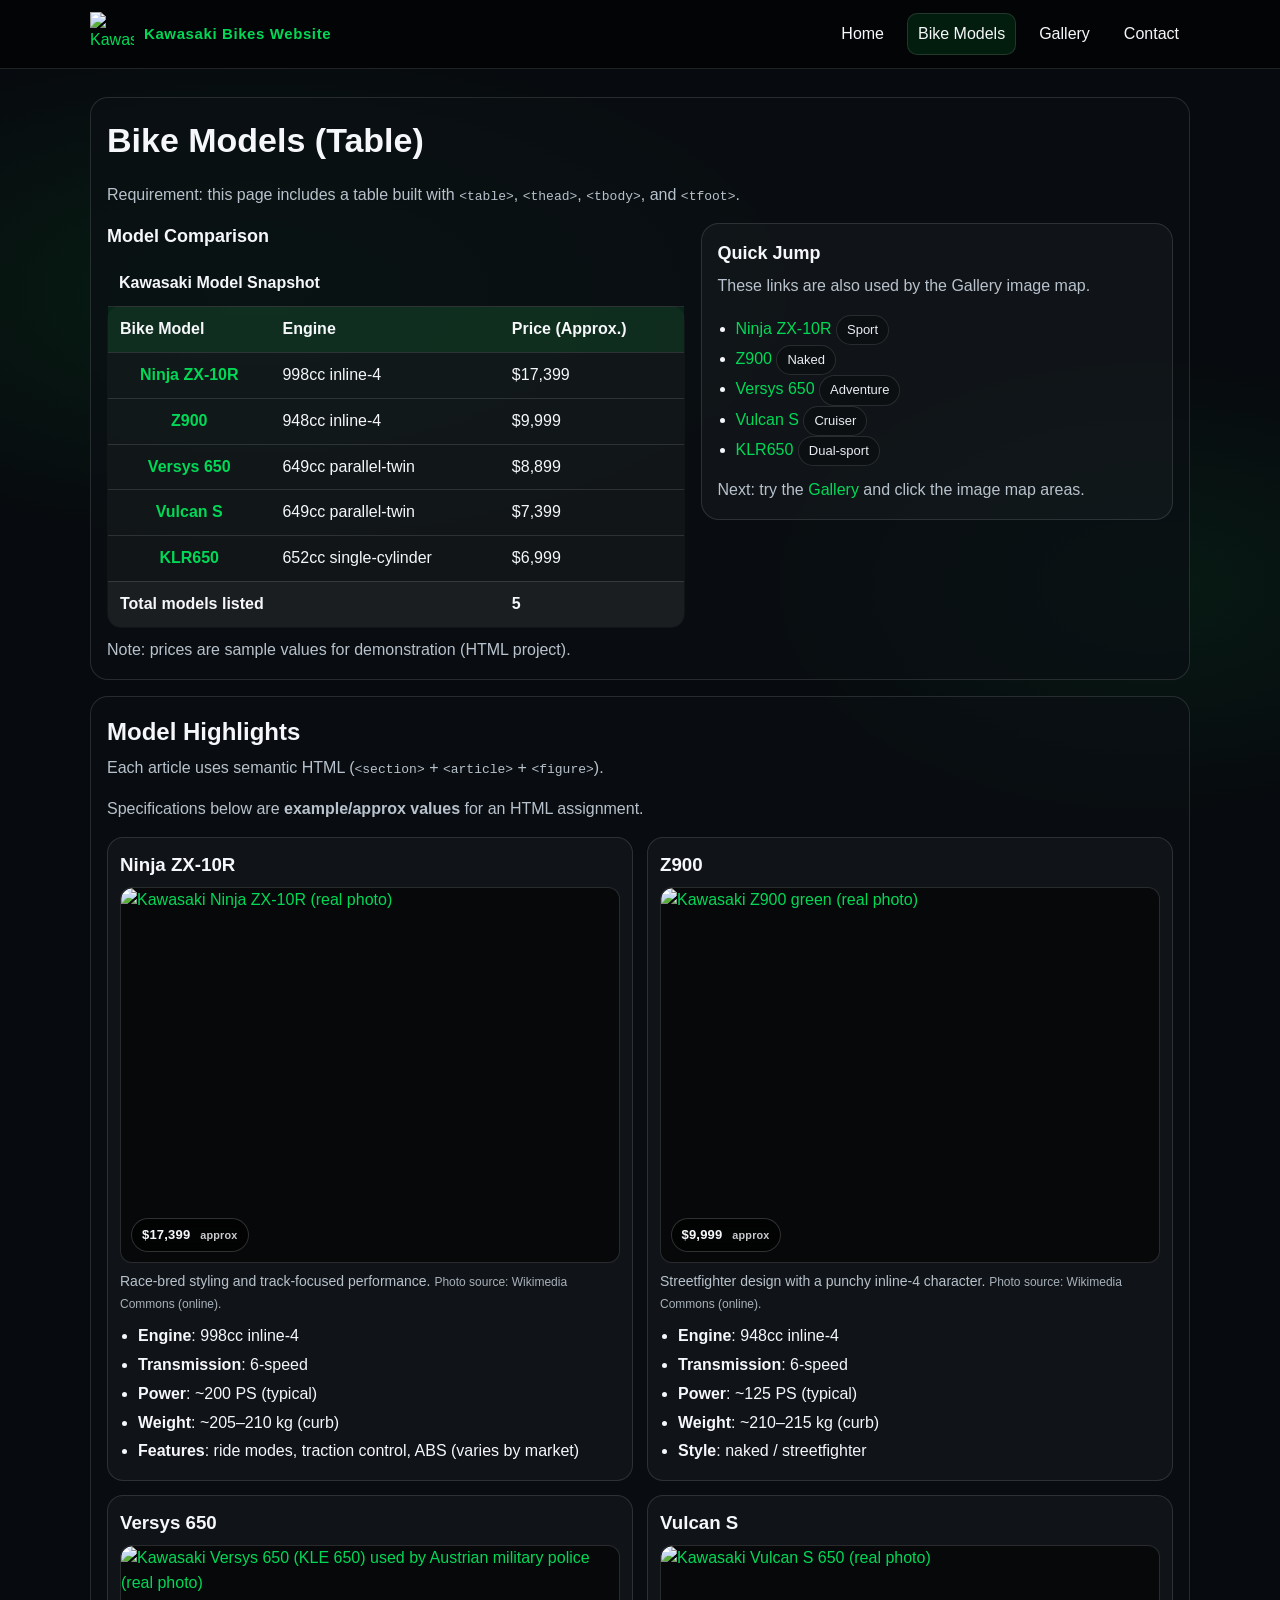
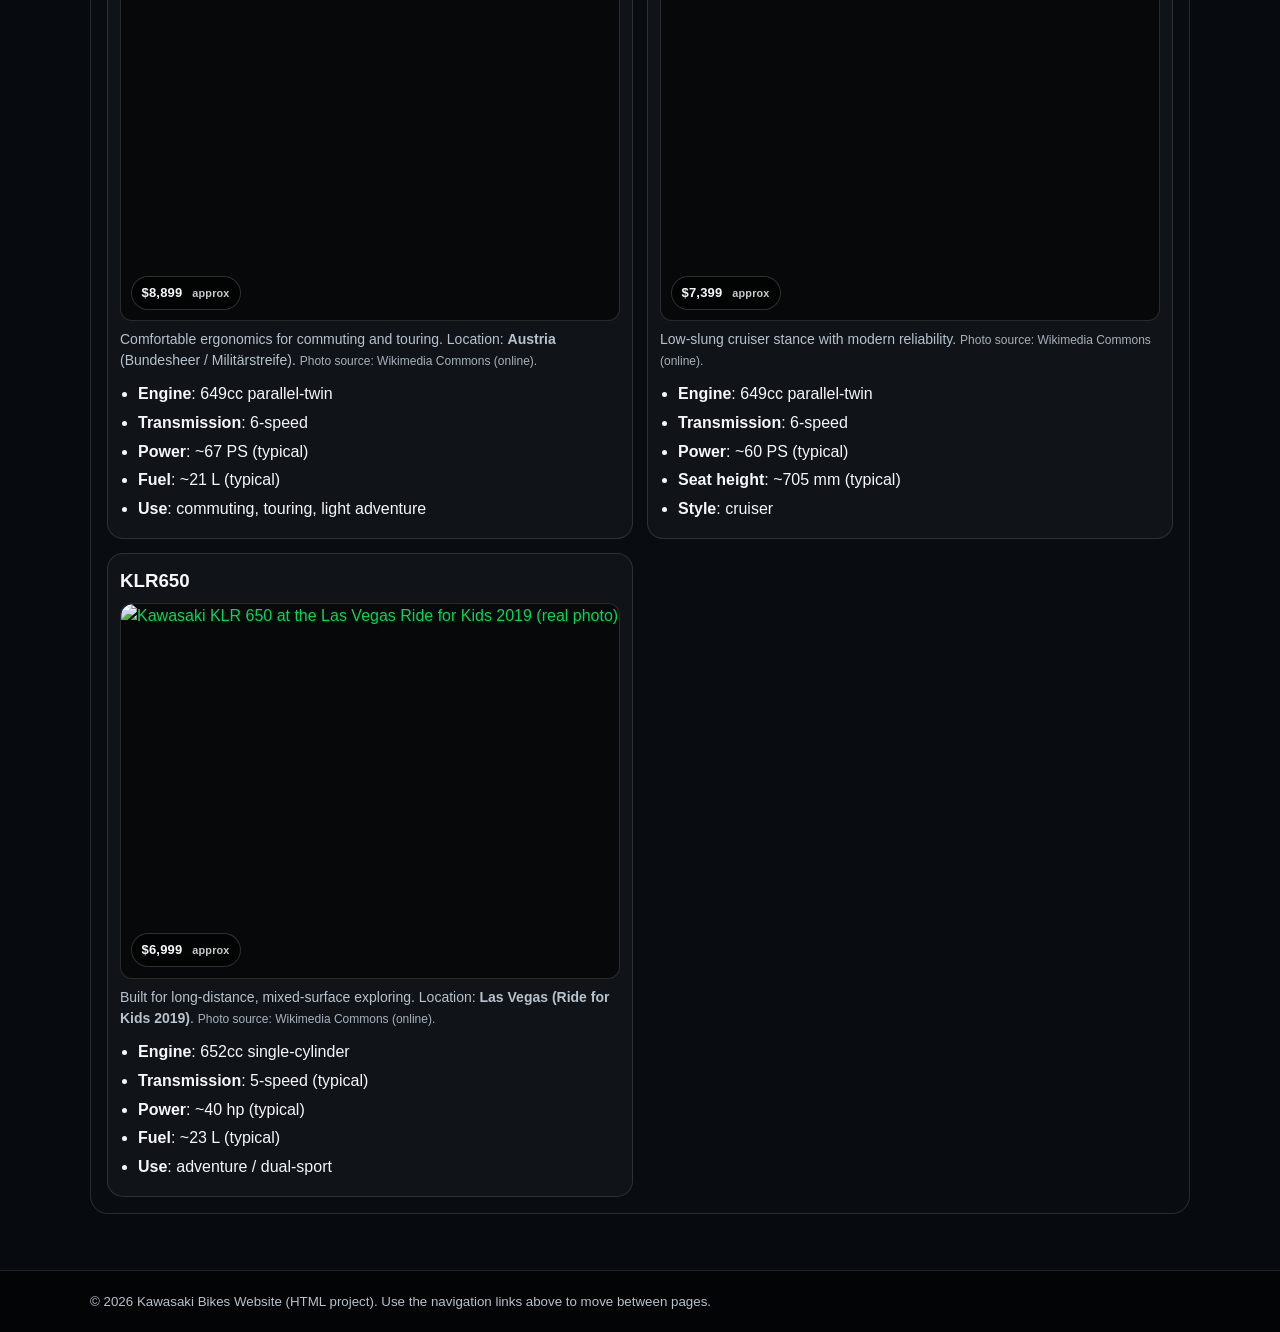
==== bikes.html @ f4f1e2de "Add files via upload" ====
<!DOCTYPE html>
<html lang="en">
  <head>
    <meta charset="utf-8" />
    <meta name="viewport" content="width=device-width, initial-scale=1" />
    <title>Kawasaki Bikes Website | Bike Models</title>
    <link rel="stylesheet" href="css/neon.css" />
    <link rel="stylesheet" href="css/site-effects.css" />
    <script src="js/neon.js" defer></script>
    <script src="js/site-effects.js" defer></script>
    <style>
      :root {
        --kawa-green: #00b140;
        --kawa-green-2: #00d957;
        --ink: #0c1014;
        --muted: #b8c2cc;
        --card: rgba(12, 16, 20, 0.72);
        --line: rgba(255, 255, 255, 0.12);
        --bg: #070a0e;
      }

      * {
        box-sizing: border-box;
      }

      body {
        margin: 0;
        color: #f5f7fa;
        font-family: "Segoe UI", Tahoma, Arial, sans-serif;
        line-height: 1.55;
        background:
          radial-gradient(900px 420px at 20% 10%, rgba(0, 177, 64, 0.12), transparent 60%),
          radial-gradient(700px 420px at 90% 20%, rgba(0, 217, 87, 0.08), transparent 55%),
          var(--bg);
      }

      a {
        color: var(--kawa-green-2);
        text-decoration: none;
      }
      a:hover,
      a:focus-visible {
        text-decoration: underline;
      }

      .container {
        width: min(1100px, calc(100% - 32px));
        margin: 0 auto;
      }

      header {
        position: sticky;
        top: 0;
        z-index: 10;
        backdrop-filter: blur(10px);
        background: rgba(0, 0, 0, 0.55);
        border-bottom: 1px solid var(--line);
      }

      .topbar {
        display: flex;
        align-items: center;
        justify-content: space-between;
        gap: 16px;
        padding: 12px 0;
      }

      .brand {
        display: flex;
        align-items: center;
        gap: 10px;
        min-width: 220px;
      }

      .brand img {
        width: 44px;
        height: 44px;
      }

      .brand strong {
        letter-spacing: 0.6px;
        font-size: 15px;
      }

      nav ul {
        list-style: none;
        display: flex;
        gap: 12px;
        padding: 0;
        margin: 0;
        flex-wrap: wrap;
        justify-content: flex-end;
      }

      nav a {
        display: inline-block;
        padding: 8px 10px;
        border: 1px solid transparent;
        border-radius: 10px;
        color: #f5f7fa;
      }

      nav a[aria-current="page"] {
        border-color: var(--line);
        background: rgba(0, 177, 64, 0.14);
      }

      main {
        padding: 28px 0 56px;
      }

      .card {
        border: 1px solid var(--line);
        border-radius: 18px;
        background: var(--card);
        padding: 16px;
      }

      h1 {
        margin: 0 0 10px;
        font-size: clamp(24px, 3vw, 34px);
      }

      .muted {
        color: var(--muted);
      }

      .two-col {
        display: grid;
        grid-template-columns: 1fr;
        gap: 16px;
        margin-top: 16px;
      }

      @media (min-width: 920px) {
        .two-col {
          grid-template-columns: 1.1fr 0.9fr;
          align-items: start;
        }
      }

      table {
        width: 100%;
        border-collapse: collapse;
        overflow: hidden;
        border-radius: 14px;
        border: 1px solid var(--line);
        background: rgba(255, 255, 255, 0.03);
      }

      caption {
        caption-side: top;
        text-align: left;
        padding: 10px 12px;
        font-weight: 700;
      }

      thead th {
        text-align: left;
        font-weight: 700;
        background: rgba(0, 177, 64, 0.14);
      }

      th,
      td {
        padding: 10px 12px;
        border-bottom: 1px solid var(--line);
        vertical-align: top;
      }

      tbody tr:hover {
        background: rgba(255, 255, 255, 0.04);
      }

      tfoot td {
        font-weight: 700;
        background: rgba(255, 255, 255, 0.04);
      }

      .pill {
        display: inline-block;
        padding: 4px 10px;
        border-radius: 999px;
        border: 1px solid var(--line);
        background: rgba(0, 0, 0, 0.25);
        font-size: 13px;
        color: #e8edf3;
      }

      .model-grid {
        display: grid;
        grid-template-columns: repeat(12, 1fr);
        gap: 14px;
        margin-top: 14px;
      }

      .model-grid article {
        grid-column: span 12;
        border: 1px solid var(--line);
        border-radius: 16px;
        background: rgba(255, 255, 255, 0.03);
        padding: 12px;
      }

      @media (min-width: 860px) {
        .model-grid article {
          grid-column: span 6;
        }
      }

      figure {
        margin: 0;
      }

      figure img {
        width: 100%;
        height: auto;
        display: block;
        border-radius: 12px;
        background: rgba(0, 0, 0, 0.35);
      }

      .media {
        position: relative;
        border-radius: 12px;
        overflow: hidden;
        border: 1px solid var(--line);
        background: rgba(0, 0, 0, 0.35);
      }

      .media img {
        width: 100%;
        height: 100%;
        display: block;
        aspect-ratio: 4 / 3;
        object-fit: cover;
      }

      .price-tag {
        position: absolute;
        left: 10px;
        bottom: 10px;
        padding: 6px 10px;
        border-radius: 999px;
        border: 1px solid rgba(255, 255, 255, 0.18);
        background: rgba(0, 0, 0, 0.62);
        color: #f5f7fa;
        font-weight: 800;
        letter-spacing: 0.2px;
        font-size: 13px;
        backdrop-filter: blur(6px);
      }

      .price-tag small {
        font-weight: 700;
        color: rgba(245, 247, 250, 0.82);
        margin-left: 6px;
      }

      figcaption {
        margin-top: 8px;
        color: var(--muted);
        font-size: 14px;
      }

      .specs {
        margin: 10px 0 0;
        padding-left: 18px;
      }

      .specs li {
        margin: 4px 0;
      }

      .credit {
        font-size: 12px;
        color: rgba(184, 194, 204, 0.9);
      }

      footer {
        border-top: 1px solid var(--line);
        background: rgba(0, 0, 0, 0.55);
        padding: 18px 0;
      }

      footer small {
        color: var(--muted);
      }
    </style>
  </head>
  <body>
    <header>
      <div class="container topbar">
        <a class="brand" href="index.html" aria-label="Kawasaki Bikes Website (Home)">
          <img src="assets/kawasaki-logo.svg" alt="Kawasaki green logo mark" />
          <strong>Kawasaki Bikes Website</strong>
        </a>

        <nav aria-label="Primary">
          <ul>
            <li><a href="index.html">Home</a></li>
            <li><a href="bikes.html" aria-current="page">Bike Models</a></li>
            <li><a href="gallery.html">Gallery</a></li>
            <li><a href="contact.html">Contact</a></li>
          </ul>
        </nav>
      </div>
    </header>

    <main class="container">
      <section class="card" aria-labelledby="models-title">
        <h1 id="models-title">Bike Models (Table)</h1>
        <p class="muted">
          Requirement: this page includes a table built with <code>&lt;table&gt;</code>, <code>&lt;thead&gt;</code>,
          <code>&lt;tbody&gt;</code>, and <code>&lt;tfoot&gt;</code>.
        </p>

        <div class="two-col">
          <section aria-labelledby="table-title">
            <h2 id="table-title" style="margin: 0 0 10px; font-size: 18px">Model Comparison</h2>

            <table aria-describedby="price-note">
              <caption>Kawasaki Model Snapshot</caption>
              <thead>
                <tr>
                  <th scope="col">Bike Model</th>
                  <th scope="col">Engine</th>
                  <th scope="col">Price (Approx.)</th>
                </tr>
              </thead>
              <tbody>
                <tr id="ninja-zx10r">
                  <th scope="row"><a href="ninja-zx10r.html">Ninja ZX-10R</a></th>
                  <td>998cc inline-4</td>
                  <td>$17,399</td>
                </tr>
                <tr id="z900">
                  <th scope="row"><a href="z900.html">Z900</a></th>
                  <td>948cc inline-4</td>
                  <td>$9,999</td>
                </tr>
                <tr id="versys-650">
                  <th scope="row"><a href="versys-650.html">Versys 650</a></th>
                  <td>649cc parallel-twin</td>
                  <td>$8,899</td>
                </tr>
                <tr id="vulcan-s">
                  <th scope="row"><a href="vulcan-s.html">Vulcan S</a></th>
                  <td>649cc parallel-twin</td>
                  <td>$7,399</td>
                </tr>
                <tr id="klr650">
                  <th scope="row"><a href="klr650.html">KLR650</a></th>
                  <td>652cc single-cylinder</td>
                  <td>$6,999</td>
                </tr>
              </tbody>
              <tfoot>
                <tr>
                  <td colspan="2">Total models listed</td>
                  <td>5</td>
                </tr>
              </tfoot>
            </table>

            <p id="price-note" class="muted" style="margin: 10px 0 0">
              Note: prices are sample values for demonstration (HTML project).
            </p>
          </section>

          <aside class="card" style="background: rgba(255,255,255,0.03)" aria-label="Quick links">
            <h2 style="margin: 0 0 10px; font-size: 18px">Quick Jump</h2>
            <p class="muted" style="margin-top: -4px">These links are also used by the Gallery image map.</p>
            <ul style="margin: 0; padding-left: 18px">
              <li><a href="#ninja-zx10r">Ninja ZX-10R</a> <span class="pill">Sport</span></li>
              <li><a href="#z900">Z900</a> <span class="pill">Naked</span></li>
              <li><a href="#versys-650">Versys 650</a> <span class="pill">Adventure</span></li>
              <li><a href="#vulcan-s">Vulcan S</a> <span class="pill">Cruiser</span></li>
              <li><a href="#klr650">KLR650</a> <span class="pill">Dual-sport</span></li>
            </ul>
            <p class="muted" style="margin-bottom: 0; margin-top: 12px">
              Next: try the <a href="gallery.html">Gallery</a> and click the image map areas.
            </p>
          </aside>
        </div>
      </section>

      <section class="card" style="margin-top: 16px" aria-labelledby="details-title">
        <h2 id="details-title" style="margin: 0 0 10px">Model Highlights</h2>
        <p class="muted" style="margin-top: -4px">
          Each article uses semantic HTML (<code>&lt;section&gt;</code> + <code>&lt;article&gt;</code> + <code>&lt;figure&gt;</code>).
        </p>
        <p class="muted" style="margin-top: 0">
          Specifications below are <strong>example/approx values</strong> for an HTML assignment.
        </p>

        <div class="model-grid">
          <article aria-labelledby="ninja-h">
            <h3 id="ninja-h" style="margin: 0 0 8px">Ninja ZX-10R</h3>
            <figure>
              <a href="ninja-zx10r.html" aria-label="Open Ninja ZX-10R details page">
                <div class="media">
                  <img
                    src="https://upload.wikimedia.org/wikipedia/commons/thumb/0/0f/Kawasaki_ZX10R.JPG/1280px-Kawasaki_ZX10R.JPG"
                    alt="Kawasaki Ninja ZX-10R (real photo)"
                    loading="lazy"
                    referrerpolicy="no-referrer"
                  />
                  <span class="price-tag">$17,399 <small>approx</small></span>
                </div>
              </a>
              <figcaption>
                Race-bred styling and track-focused performance.
                <span class="credit">Photo source: Wikimedia Commons (online).</span>
              </figcaption>
            </figure>
            <ul class="specs">
              <li><strong>Engine</strong>: 998cc inline-4</li>
              <li><strong>Transmission</strong>: 6-speed</li>
              <li><strong>Power</strong>: ~200 PS (typical)</li>
              <li><strong>Weight</strong>: ~205–210 kg (curb)</li>
              <li><strong>Features</strong>: ride modes, traction control, ABS (varies by market)</li>
            </ul>
          </article>

          <article aria-labelledby="z-h">
            <h3 id="z-h" style="margin: 0 0 8px">Z900</h3>
            <figure>
              <a href="z900.html" aria-label="Open Z900 details page">
                <div class="media">
                  <img
                    src="https://upload.wikimedia.org/wikipedia/commons/thumb/b/bc/Kawasaki_Z900%2C_green.jpg/1280px-Kawasaki_Z900%2C_green.jpg"
                    alt="Kawasaki Z900 green (real photo)"
                    loading="lazy"
                    referrerpolicy="no-referrer"
                  />
                  <span class="price-tag">$9,999 <small>approx</small></span>
                </div>
              </a>
              <figcaption>
                Streetfighter design with a punchy inline-4 character.
                <span class="credit">Photo source: Wikimedia Commons (online).</span>
              </figcaption>
            </figure>
            <ul class="specs">
              <li><strong>Engine</strong>: 948cc inline-4</li>
              <li><strong>Transmission</strong>: 6-speed</li>
              <li><strong>Power</strong>: ~125 PS (typical)</li>
              <li><strong>Weight</strong>: ~210–215 kg (curb)</li>
              <li><strong>Style</strong>: naked / streetfighter</li>
            </ul>
          </article>

          <article aria-labelledby="versys-h">
            <h3 id="versys-h" style="margin: 0 0 8px">Versys 650</h3>
            <figure>
              <a href="versys-650.html" aria-label="Open Versys 650 details page">
                <div class="media">
                  <img
                    src="https://upload.wikimedia.org/wikipedia/commons/thumb/0/08/Kawasaki_KLE_650_Versys_Austrian_army_military_police_motorcycle_Kawasaki_%22Milit%C3%A4rstreife%22.jpg/960px-Kawasaki_KLE_650_Versys_Austrian_army_military_police_motorcycle_Kawasaki_%22Milit%C3%A4rstreife%22.jpg"
                    alt="Kawasaki Versys 650 (KLE 650) used by Austrian military police (real photo)"
                    loading="lazy"
                    referrerpolicy="no-referrer"
                  />
                  <span class="price-tag">$8,899 <small>approx</small></span>
                </div>
              </a>
              <figcaption>
                Comfortable ergonomics for commuting and touring. Location: <strong>Austria</strong> (Bundesheer / Militärstreife).
                <span class="credit">Photo source: Wikimedia Commons (online).</span>
              </figcaption>
            </figure>
            <ul class="specs">
              <li><strong>Engine</strong>: 649cc parallel-twin</li>
              <li><strong>Transmission</strong>: 6-speed</li>
              <li><strong>Power</strong>: ~67 PS (typical)</li>
              <li><strong>Fuel</strong>: ~21 L (typical)</li>
              <li><strong>Use</strong>: commuting, touring, light adventure</li>
            </ul>
          </article>

          <article aria-labelledby="vulcan-h">
            <h3 id="vulcan-h" style="margin: 0 0 8px">Vulcan S</h3>
            <figure>
              <a href="vulcan-s.html" aria-label="Open Vulcan S details page">
                <div class="media">
                  <img
                    src="https://upload.wikimedia.org/wikipedia/commons/thumb/1/18/Vulcan_S.jpg/1280px-Vulcan_S.jpg"
                    alt="Kawasaki Vulcan S 650 (real photo)"
                    loading="lazy"
                    referrerpolicy="no-referrer"
                  />
                  <span class="price-tag">$7,399 <small>approx</small></span>
                </div>
              </a>
              <figcaption>
                Low-slung cruiser stance with modern reliability.
                <span class="credit">Photo source: Wikimedia Commons (online).</span>
              </figcaption>
            </figure>
            <ul class="specs">
              <li><strong>Engine</strong>: 649cc parallel-twin</li>
              <li><strong>Transmission</strong>: 6-speed</li>
              <li><strong>Power</strong>: ~60 PS (typical)</li>
              <li><strong>Seat height</strong>: ~705 mm (typical)</li>
              <li><strong>Style</strong>: cruiser</li>
            </ul>
          </article>

          <article aria-labelledby="klr-h">
            <h3 id="klr-h" style="margin: 0 0 8px">KLR650</h3>
            <figure>
              <a href="klr650.html" aria-label="Open KLR650 details page">
                <div class="media">
                  <img
                    src="https://upload.wikimedia.org/wikipedia/commons/thumb/f/fd/Man_Returning_on_Kawasaki_KLR_650_-_Las_Vegas_Ride_for_Kids_2019.jpg/1280px-Man_Returning_on_Kawasaki_KLR_650_-_Las_Vegas_Ride_for_Kids_2019.jpg"
                    alt="Kawasaki KLR 650 at the Las Vegas Ride for Kids 2019 (real photo)"
                    loading="lazy"
                    referrerpolicy="no-referrer"
                  />
                  <span class="price-tag">$6,999 <small>approx</small></span>
                </div>
              </a>
              <figcaption>
                Built for long-distance, mixed-surface exploring. Location: <strong>Las Vegas (Ride for Kids 2019)</strong>.
                <span class="credit">Photo source: Wikimedia Commons (online).</span>
              </figcaption>
            </figure>
            <ul class="specs">
              <li><strong>Engine</strong>: 652cc single-cylinder</li>
              <li><strong>Transmission</strong>: 5-speed (typical)</li>
              <li><strong>Power</strong>: ~40 hp (typical)</li>
              <li><strong>Fuel</strong>: ~23 L (typical)</li>
              <li><strong>Use</strong>: adventure / dual-sport</li>
            </ul>
          </article>
        </div>
      </section>
    </main>

    <footer>
      <div class="container">
        <small>
          © <span>2026</span> Kawasaki Bikes Website (HTML project). Use the navigation links above to move between pages.
        </small>
      </div>
    </footer>
  </body>
</html>
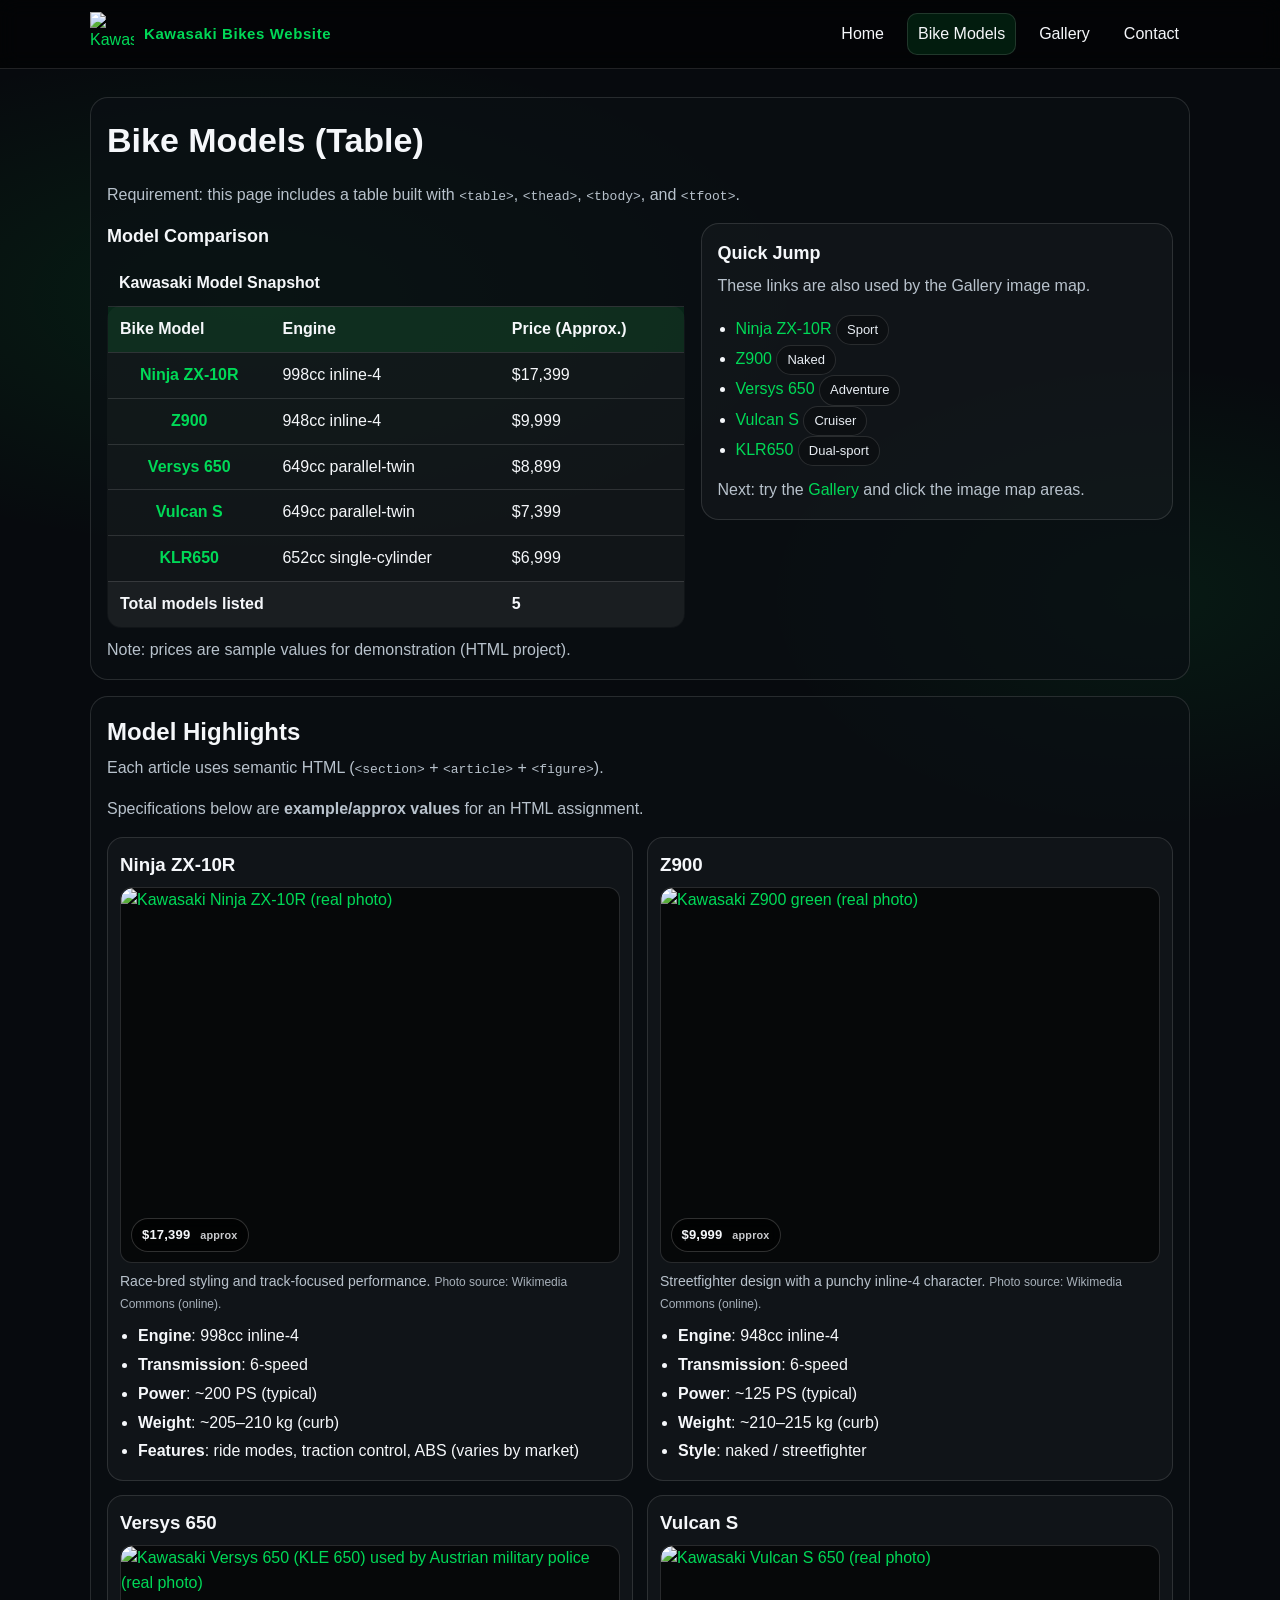
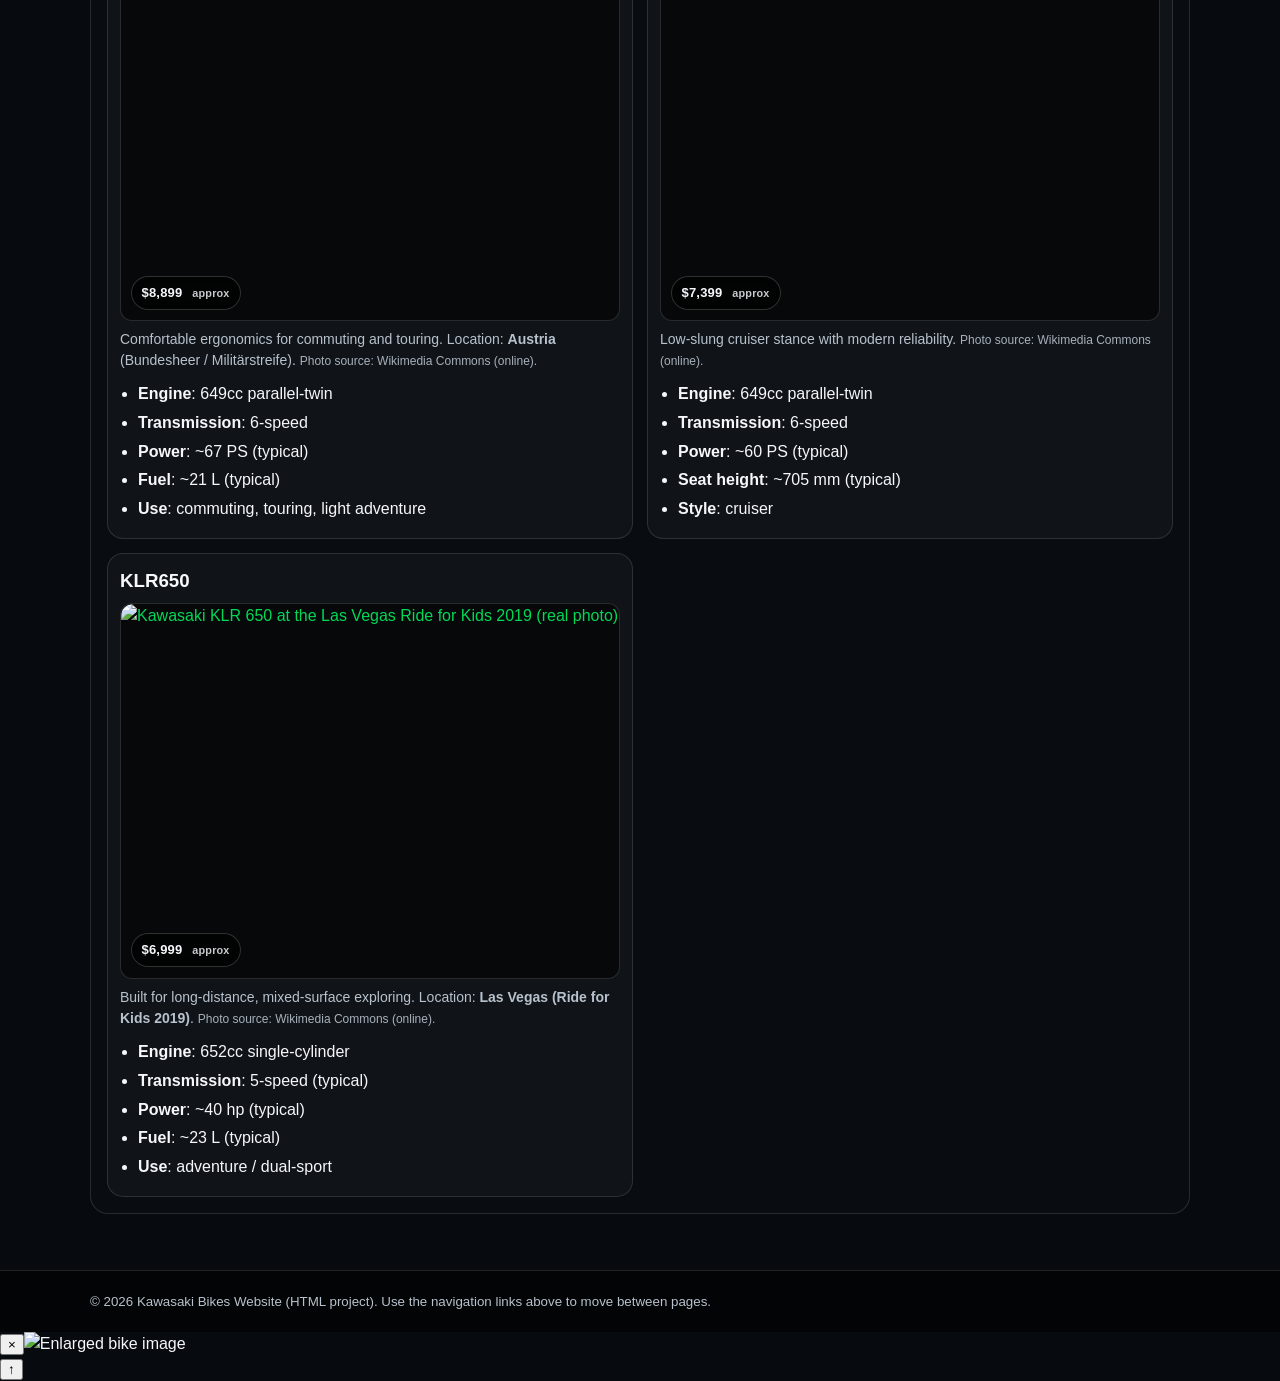
==== commit f6b07d09: "bikes.html" ====
--- a/bikes.html
+++ b/bikes.html
@@ -6,6 +6,7 @@
     <title>Kawasaki Bikes Website | Bike Models</title>
     <link rel="stylesheet" href="css/neon.css" />
     <link rel="stylesheet" href="css/site-effects.css" />
+     <script src="js/enhancements.js"defer></script>
     <script src="js/neon.js" defer></script>
     <script src="js/site-effects.js" defer></script>
     <style>
--- a/css/neon.css
+++ b/css/neon.css
@@ -0,0 +1,142 @@
+.neon-photo {
+  border-radius: 12px;
+  transition:
+    transform 180ms ease,
+    filter 180ms ease,
+    box-shadow 180ms ease,
+    outline-color 180ms ease;
+  box-shadow: 0 0 0 rgba(0, 0, 0, 0);
+  outline: 2px solid transparent;
+  outline-offset: 3px;
+  will-change: transform, filter, box-shadow;
+}
+
+.media > img {
+  border-radius: 12px;
+  transition:
+    transform 180ms ease,
+    filter 180ms ease,
+    box-shadow 180ms ease,
+    outline-color 180ms ease;
+  box-shadow: 0 0 0 rgba(0, 0, 0, 0);
+  outline: 2px solid transparent;
+  outline-offset: 3px;
+  will-change: transform, filter, box-shadow;
+}
+
+.neon-photo.neon-on {
+  transform: translateY(-3px) scale(1.03);
+  filter: saturate(1.2) contrast(1.05);
+  outline-color: rgba(0, 217, 87, 0.75);
+  box-shadow:
+    0 0 0 2px rgba(0, 217, 87, 0.22),
+    0 0 18px rgba(0, 217, 87, 0.35),
+    0 0 42px rgba(0, 217, 87, 0.22);
+}
+
+/* CSS-only hover/focus (works even if JS doesn't run) */
+.media:hover > .neon-photo,
+.media:focus-within > .neon-photo,
+.neon-photo:hover,
+.neon-photo:focus-visible {
+  transform: translateY(-3px) scale(1.03);
+  filter: saturate(1.2) contrast(1.05);
+  outline-color: rgba(0, 217, 87, 0.75);
+  box-shadow:
+    0 0 0 2px rgba(0, 217, 87, 0.22),
+    0 0 18px rgba(0, 217, 87, 0.35),
+    0 0 42px rgba(0, 217, 87, 0.22);
+}
+
+/* Apply to all .media img directly, but NOT the front banner image */
+.banner .media > img,
+.banner img {
+  box-shadow: none !important;
+  outline-color: transparent !important;
+  transform: none !important;
+  filter: none !important;
+}
+
+.media:hover > img,
+.media:focus-within > img,
+.media > img:hover,
+.media > img:focus-visible {
+  transform: translateY(-4px) scale(1.04) !important;
+  filter: saturate(1.2) contrast(1.05) !important;
+  outline-color: rgba(0, 217, 87, 0.95) !important;
+  box-shadow:
+    0 0 0 2px rgba(0, 217, 87, 0.38),
+    0 0 20px rgba(0, 217, 87, 0.48),
+    0 0 48px rgba(0, 217, 87, 0.30) !important;
+  animation: neon-color-blast 1.1s ease-in-out infinite alternate;
+}
+
+/* Buttons glow/pop on hover */
+.btn {
+  transition:
+    transform 160ms ease,
+    box-shadow 160ms ease,
+    border-color 160ms ease,
+    filter 160ms ease;
+  will-change: transform, box-shadow;
+}
+
+.btn:hover,
+.btn:focus-visible {
+  transform: translateY(-2px) scale(1.02) !important;
+  border-color: rgba(0, 217, 87, 0.9) !important;
+  filter: saturate(1.1) !important;
+  box-shadow:
+    0 0 0 2px rgba(0, 217, 87, 0.32),
+    0 0 18px rgba(0, 217, 87, 0.40) !important;
+  animation: neon-color-blast 1.1s ease-in-out infinite alternate;
+}
+
+.media:hover,
+.media:focus-within {
+  border-color: rgba(0, 217, 87, 0.9) !important;
+  box-shadow: 0 0 0 1px rgba(0, 217, 87, 0.55), 0 0 20px rgba(0, 217, 87, 0.25) !important;
+}
+
+@keyframes neon-color-blast {
+  0% {
+    box-shadow:
+      0 0 0 2px rgba(0, 217, 87, 0.30),
+      0 0 16px rgba(0, 217, 87, 0.35),
+      0 0 34px rgba(0, 217, 87, 0.20);
+  }
+  100% {
+    box-shadow:
+      0 0 0 2px rgba(0, 245, 255, 0.45),
+      0 0 22px rgba(0, 245, 255, 0.50),
+      0 0 52px rgba(0, 245, 255, 0.30);
+  }
+}
+
+@media (prefers-reduced-motion: reduce) {
+  .neon-photo {
+    transition: none;
+  }
+  .neon-photo.neon-on {
+    transform: none;
+  }
+  .media > img {
+    transition: none;
+  }
+  .media:hover > img,
+  .media:focus-within > img,
+  .media > img:hover,
+  .media > img:focus-visible {
+    transform: none;
+    animation: none;
+  }
+  .btn {
+    transition: none;
+  }
+  .btn:hover,
+  .btn:focus-visible {
+    transform: none;
+    animation: none;
+  }
+}
+
